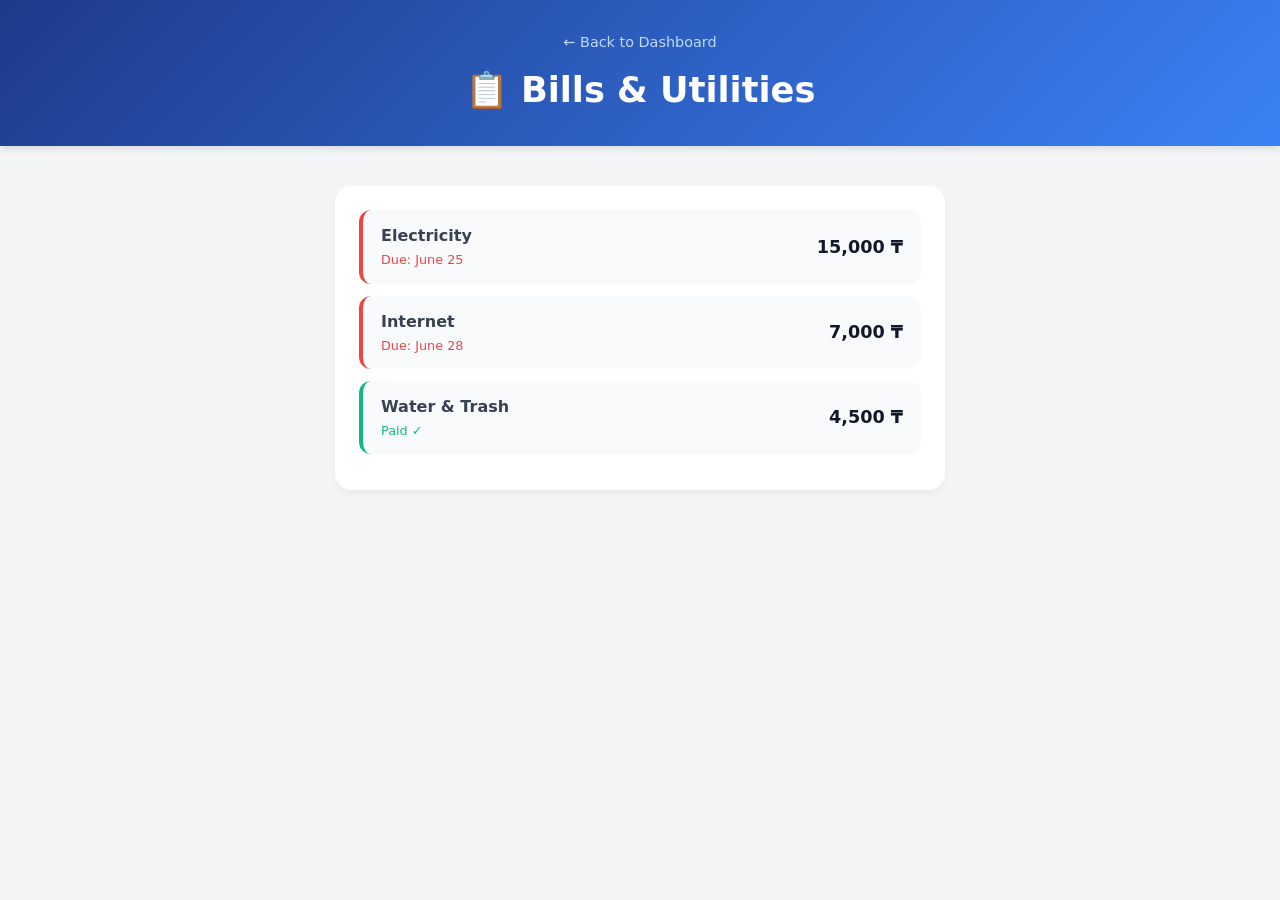
==== bills.html @ eb9d16f5 "Convert into multi-page architecture" ====
<!DOCTYPE html>
<html lang="en">
<head>
    <meta charset="UTF-8">
    <meta name="viewport" content="width=device-width, initial-scale=1.0">
    <title>Home Hub - Bills</title>
    <link rel="stylesheet" href="style.css">
</head>
<body>

    <header class="main-header sub-page-header">
        <div class="header-content">
            <a href="index.html" class="back-link">← Back to Dashboard</a>
            <h1>📋 Bills & Utilities</h1>
        </div>
    </header>

    <main class="hub-container single-column">
        <section class="hub-card">
            <ul class="bill-list">
                <li class="bill-item unpaid">
                    <div class="bill-info">
                        <span class="bill-name">Electricity</span>
                        <span class="bill-due">Due: June 25</span>
                    </div>
                    <span class="bill-amount">15,000 ₸</span>
                </li>
                <li class="bill-item unpaid">
                    <div class="bill-info">
                        <span class="bill-name">Internet</span>
                        <span class="bill-due">Due: June 28</span>
                    </div>
                    <span class="bill-amount">7,000 ₸</span>
                </li>
                <li class="bill-item paid">
                    <div class="bill-info">
                        <span class="bill-name">Water & Trash</span>
                        <span class="bill-due">Paid ✓</span>
                    </div>
                    <span class="bill-amount">4,500 ₸</span>
                </li>
            </ul>
        </section>
    </main>

</body>
</html>
---- style.css ----
/* --- RESET & VARIABLES --- */
* {
    margin: 0;
    padding: 0;
    box-sizing: border-box;
}

body {
    font-family: 'Segoe UI', system-ui, sans-serif;
    background-color: #f3f4f6;
    color: #1f2937;
    line-height: 1.5;
    padding-bottom: 60px;
}

/* --- HEADER & NAVIGATION --- */
.main-header {
    background: linear-gradient(135deg, #1e3a8a 0%, #3b82f6 100%);
    color: white;
    padding: 50px 20px;
    text-align: center;
    margin-bottom: 40px;
    box-shadow: 0 4px 6px -1px rgba(0, 0, 0, 0.1);
    position: relative;
}

.sub-page-header {
    padding: 30px 20px;
}

.back-link {
    color: #bfdbfe;
    text-decoration: none;
    font-size: 0.9rem;
    display: inline-block;
    margin-bottom: 10px;
    font-weight: 500;
}

.back-link:hover {
    color: #ffffff;
    text-decoration: underline;
}

.header-content h1 {
    font-size: 2.2rem;
    font-weight: 700;
}

/* --- LAYOUT CONTAINER CONTEXTS --- */
.hub-container {
    max-width: 1000px;
    margin: 0 auto;
    padding: 0 20px;
}

/* Homepage main menu layout */
.menu-grid {
    display: grid;
    grid-template-columns: 1fr;
    gap: 24px;
}

@media (min-width: 640px) {
    .menu-grid {
        grid-template-columns: 1fr 1fr;
    }
}

/* Gallery page layout */
.gallery-grid {
    display: grid;
    grid-template-columns: 1fr;
    gap: 20px;
}

@media (min-width: 640px) {
    .gallery-grid {
        grid-template-columns: 1fr 1fr;
    }
    @media (min-width: 900px) {
        .gallery-grid {
            grid-template-columns: 1fr 1fr 1fr;
        }
    }
}

.single-column {
    max-width: 650px;
}

/* --- INTERACTIVE NAV CARDS (HOMEPAGE) --- */
.hub-nav-card {
    background: white;
    border-radius: 20px;
    padding: 30px;
    text-decoration: none;
    color: inherit;
    box-shadow: 0 4px 6px -1px rgba(0, 0, 0, 0.05);
    transition: transform 0.2s ease, box-shadow 0.2s ease;
    display: flex;
    flex-direction: column;
    align-items: flex-start;
}

.hub-nav-card:hover {
    transform: translateY(-4px);
    box-shadow: 0 10px 15px -3px rgba(0, 0, 0, 0.1);
}

.nav-icon {
    font-size: 2.5rem;
    margin-bottom: 15px;
}

.hub-nav-card h2 {
    font-size: 1.4rem;
    color: #111827;
    margin-bottom: 8px;
}

.hub-nav-card p {
    color: #4b5563;
    font-size: 0.95rem;
    margin-bottom: 20px;
    flex-grow: 1;
}

.nav-status {
    font-size: 0.8rem;
    font-weight: 600;
    padding: 6px 12px;
    border-radius: 9999px;
}
.nav-status.warning { background: #fee2e2; color: #b91c1c; }
.nav-status.info { background: #e0f2fe; color: #0369a1; }

/* --- BILLS STYLING --- */
.hub-card {
    background: #ffffff;
    border-radius: 16px;
    padding: 24px;
    box-shadow: 0 4px 6px -1px rgba(0, 0, 0, 0.05);
}

.bill-list { list-style: none; }

.bill-item {
    display: flex;
    justify-content: space-between;
    align-items: center;
    padding: 14px 18px;
    background: #f9fafb;
    border-radius: 12px;
    margin-bottom: 12px;
    border-left: 4px solid #d1d5db;
}

.bill-info { display: flex; flex-direction: column; }
.bill-name { font-weight: 600; color: #374151; }
.bill-due { font-size: 0.8rem; color: #6b7280; margin-top: 2px; }
.bill-amount { font-weight: 700; font-size: 1.1rem; color: #111827; }

.bill-item.unpaid { border-left-color: #ef4444; }
.bill-item.unpaid .bill-due { color: #ef4444; font-weight: 500; }
.bill-item.paid { border-left-color: #10b981; }
.bill-item.paid .bill-due { color: #10b981; }

/* --- PHOTO CARD STYLING --- */
.photo-card-v2 {
    background: white;
    border-radius: 12px;
    overflow: hidden;
    box-shadow: 0 4px 6px -1px rgba(0, 0, 0, 0.05);
    border: 1px solid #e5e7eb;
}

.photo-card-v2 img {
    width: 100%;
    height: 200px;
    object-fit: cover;
    display: block;
}

.photo-meta {
    padding: 14px;
}

.photo-meta h3 { font-size: 1rem; color: #111827; }
.photo-meta p { font-size: 0.8rem; color: #6b7280; }
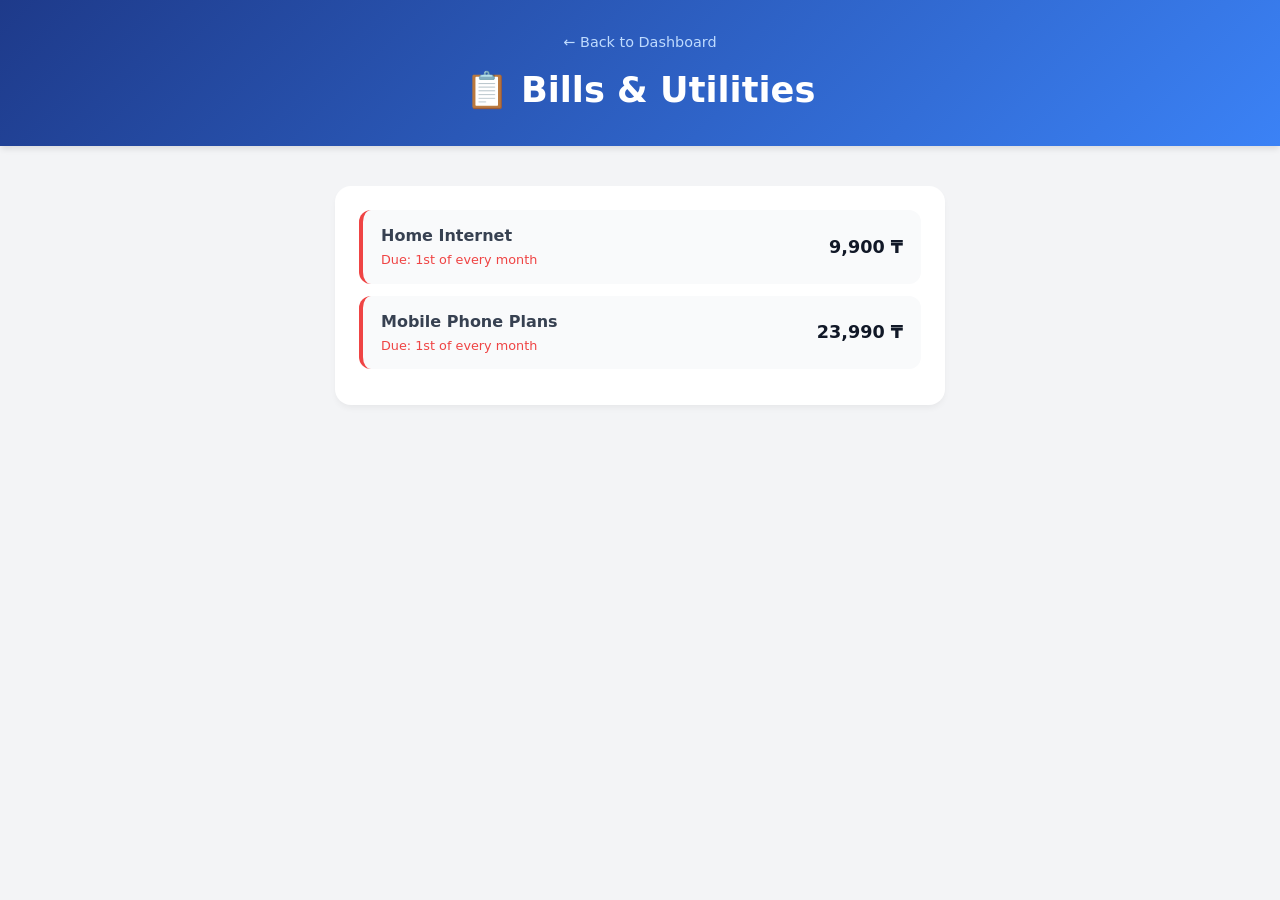
==== commit 8f2bfa4a: "bills update" ====
--- a/bills.html
+++ b/bills.html
@@ -18,27 +18,23 @@
     <main class="hub-container single-column">
         <section class="hub-card">
             <ul class="bill-list">
+                
                 <li class="bill-item unpaid">
                     <div class="bill-info">
-                        <span class="bill-name">Electricity</span>
-                        <span class="bill-due">Due: June 25</span>
+                        <span class="bill-name">Home Internet</span>
+                        <span class="bill-due">Due: 1st of every month</span>
                     </div>
-                    <span class="bill-amount">15,000 ₸</span>
+                    <span class="bill-amount">9,900 ₸</span>
                 </li>
+
                 <li class="bill-item unpaid">
                     <div class="bill-info">
-                        <span class="bill-name">Internet</span>
-                        <span class="bill-due">Due: June 28</span>
+                        <span class="bill-name">Mobile Phone Plans</span>
+                        <span class="bill-due">Due: 1st of every month</span>
                     </div>
-                    <span class="bill-amount">7,000 ₸</span>
+                    <span class="bill-amount">23,990 ₸</span>
                 </li>
-                <li class="bill-item paid">
-                    <div class="bill-info">
-                        <span class="bill-name">Water & Trash</span>
-                        <span class="bill-due">Paid ✓</span>
-                    </div>
-                    <span class="bill-amount">4,500 ₸</span>
-                </li>
+
             </ul>
         </section>
     </main>
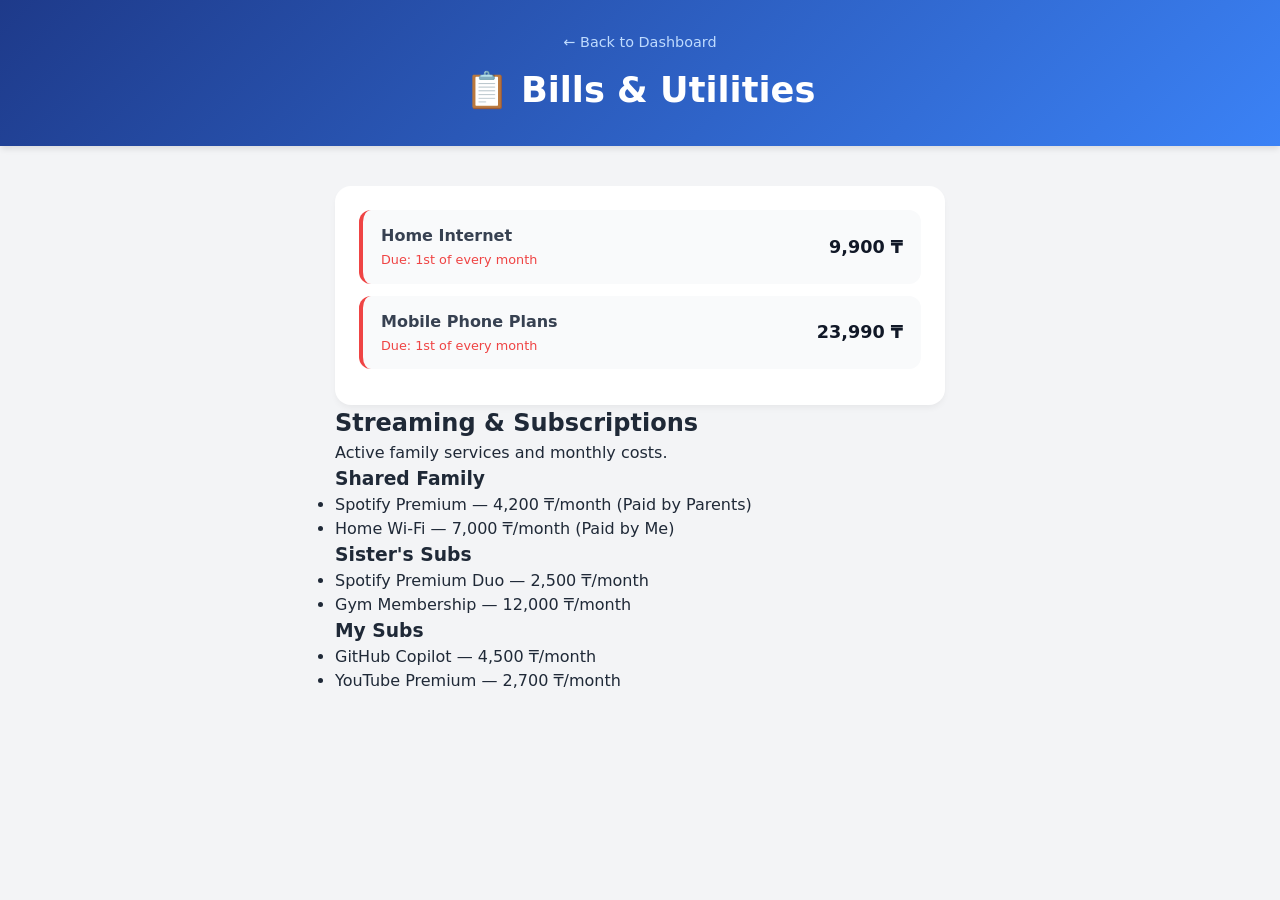
==== commit 67e05b9d: "bills changes" ====
--- a/bills.html
+++ b/bills.html
@@ -37,6 +37,36 @@
 
             </ul>
         </section>
+
+        <section id="subscriptions-module">
+            <h2>Streaming & Subscriptions</h2>
+            <p>Active family services and monthly costs.</p>
+        
+            <div class="user-subs">
+                <h3>Shared Family</h3>
+                <ul>
+                    <li>Spotify Premium — 4,200 ₸/month (Paid by Parents)</li>
+                    <li>Home Wi-Fi — 7,000 ₸/month (Paid by Me)</li>
+                </ul>
+            </div>
+        
+            <div class="user-subs">
+                <h3>Sister's Subs</h3>
+                <ul>
+                    <li>Spotify Premium Duo — 2,500 ₸/month</li>
+                    <li>Gym Membership — 12,000 ₸/month</li>
+                </ul>
+            </div>
+        
+            <div class="user-subs">
+                <h3>My Subs</h3>
+                <ul>
+                    <li>GitHub Copilot — 4,500 ₸/month</li>
+                    <li>YouTube Premium — 2,700 ₸/month</li>
+                </ul>
+            </div>
+        </section>
+
     </main>
 
 </body>
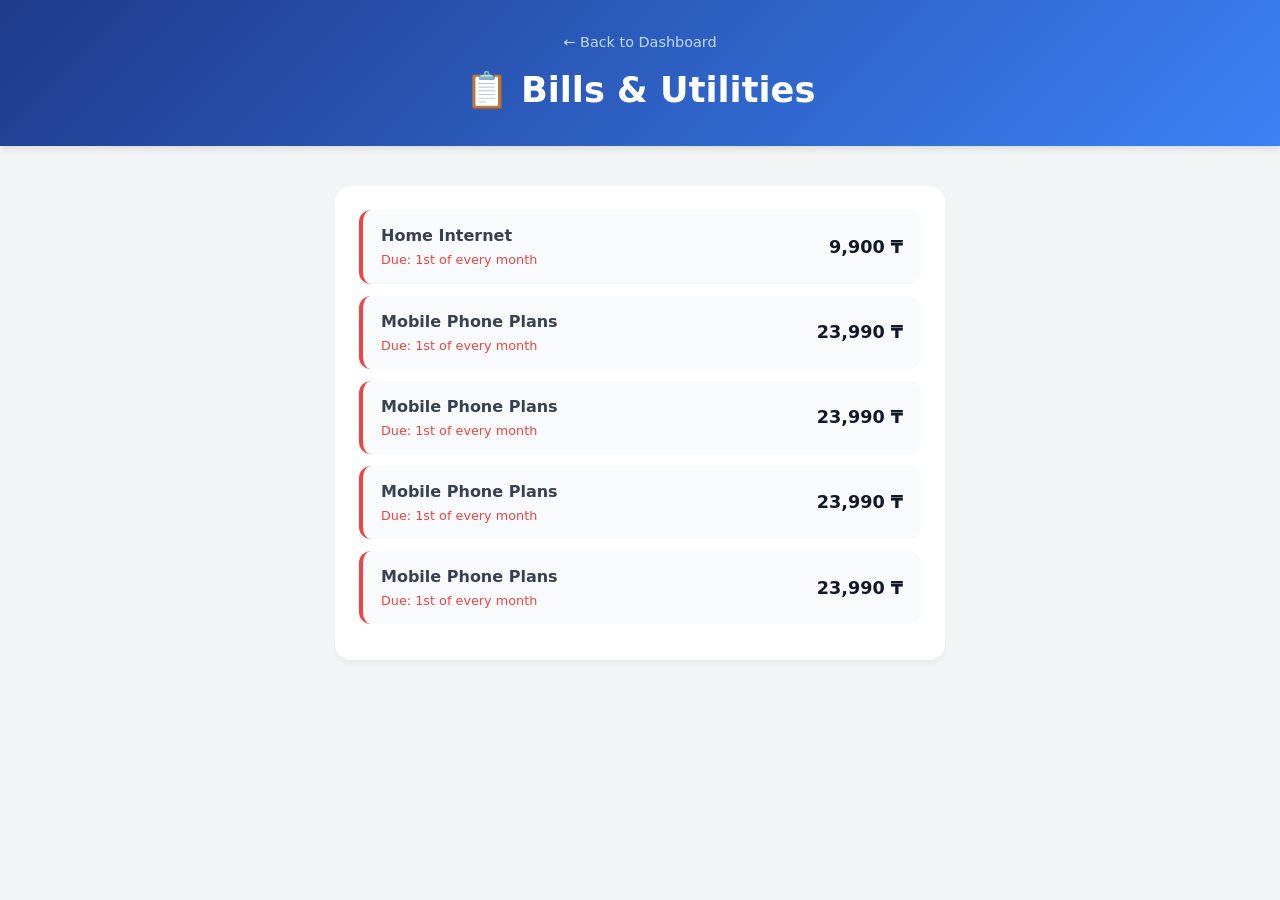
==== commit f4cab461: "some changes in bills" ====
--- a/bills.html
+++ b/bills.html
@@ -35,36 +35,30 @@
                     <span class="bill-amount">23,990 ₸</span>
                 </li>
 
+                <li class="bill-item unpaid">
+                    <div class="bill-info">
+                        <span class="bill-name">Mobile Phone Plans</span>
+                        <span class="bill-due">Due: 1st of every month</span>
+                    </div>
+                    <span class="bill-amount">23,990 ₸</span>
+                </li>
+
+                <li class="bill-item unpaid">
+                    <div class="bill-info">
+                        <span class="bill-name">Mobile Phone Plans</span>
+                        <span class="bill-due">Due: 1st of every month</span>
+                    </div>
+                    <span class="bill-amount">23,990 ₸</span>
+                </li>
+
+                <li class="bill-item unpaid">
+                    <div class="bill-info">
+                        <span class="bill-name">Mobile Phone Plans</span>
+                        <span class="bill-due">Due: 1st of every month</span>
+                    </div>
+                    <span class="bill-amount">23,990 ₸</span>
+                </li>
             </ul>
-        </section>
-
-        <section id="subscriptions-module">
-            <h2>Streaming & Subscriptions</h2>
-            <p>Active family services and monthly costs.</p>
-        
-            <div class="user-subs">
-                <h3>Shared Family</h3>
-                <ul>
-                    <li>Spotify Premium — 4,200 ₸/month (Paid by Parents)</li>
-                    <li>Home Wi-Fi — 7,000 ₸/month (Paid by Me)</li>
-                </ul>
-            </div>
-        
-            <div class="user-subs">
-                <h3>Sister's Subs</h3>
-                <ul>
-                    <li>Spotify Premium Duo — 2,500 ₸/month</li>
-                    <li>Gym Membership — 12,000 ₸/month</li>
-                </ul>
-            </div>
-        
-            <div class="user-subs">
-                <h3>My Subs</h3>
-                <ul>
-                    <li>GitHub Copilot — 4,500 ₸/month</li>
-                    <li>YouTube Premium — 2,700 ₸/month</li>
-                </ul>
-            </div>
         </section>
 
     </main>
